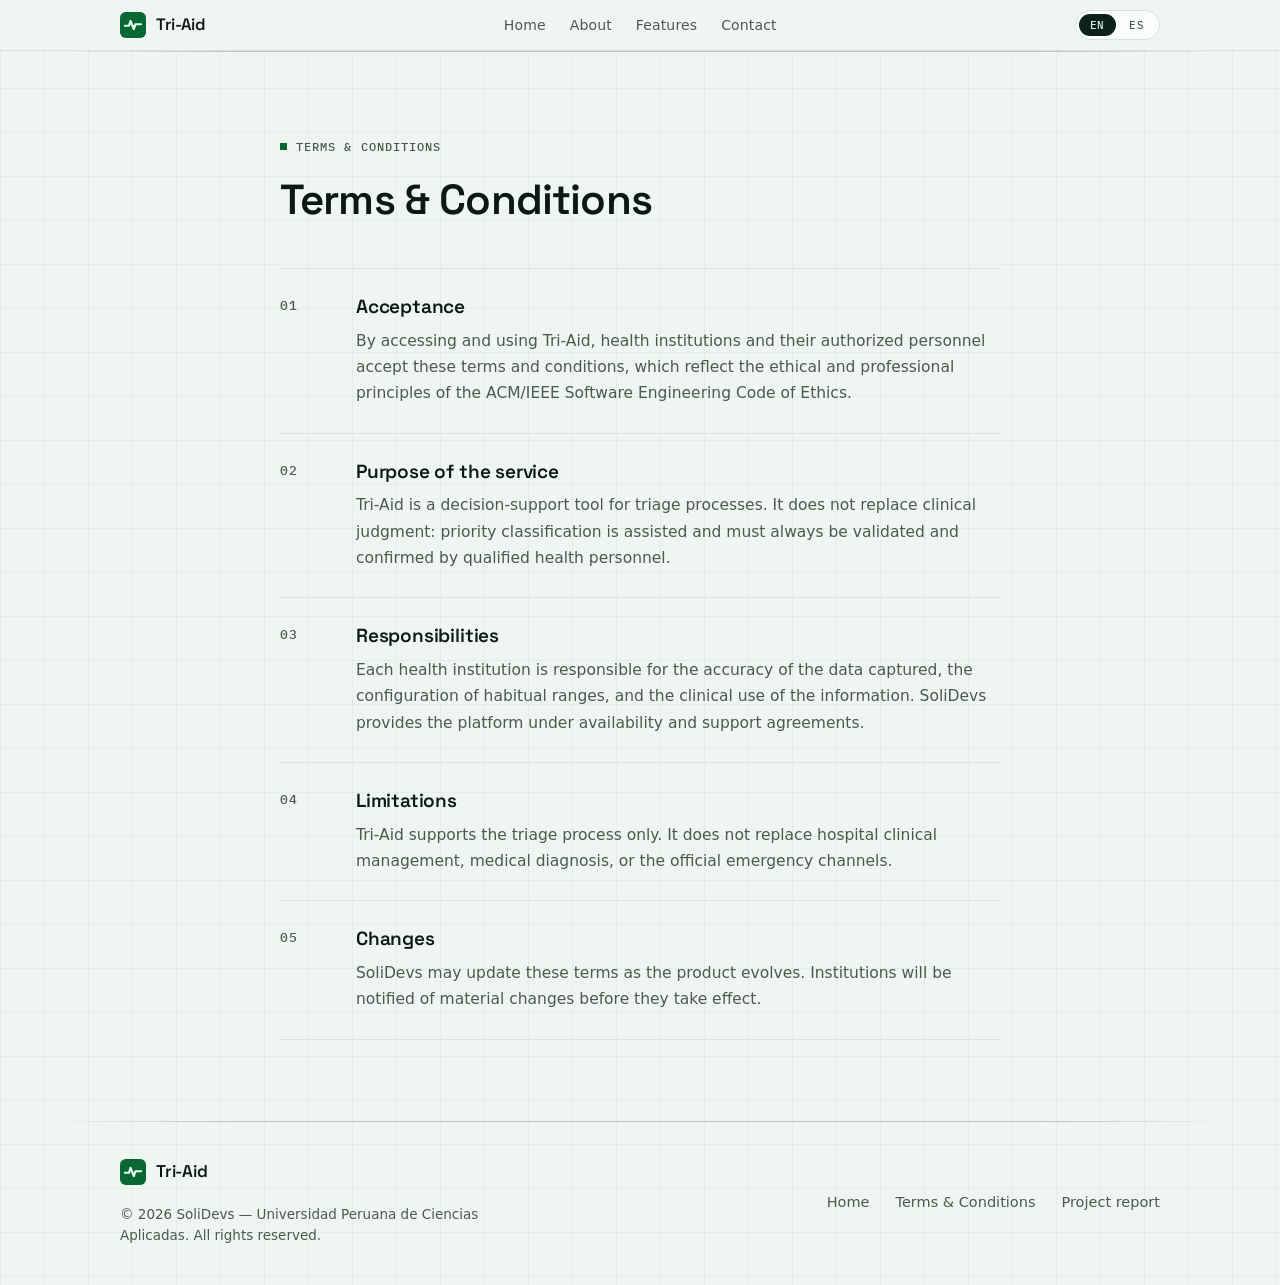
==== terms.html @ 0c08fe53 "feat: tri-aid landing page (personal build)" ====
<!doctype html>
<html lang="en-US">
<head>
  <meta charset="utf-8" />
  <meta name="viewport" content="width=device-width, initial-scale=1" />
  <title>Terms &amp; Conditions — Tri-Aid</title>
  <meta name="description" content="Tri-Aid — terms and conditions of use for health institutions." />
  <link rel="icon" href="data:image/svg+xml,%3Csvg xmlns='http://www.w3.org/2000/svg' viewBox='0 0 32 32'%3E%3Crect width='32' height='32' rx='7' fill='%231d6b4f'/%3E%3Cpath d='M6 17h5l2-6 4 10 2-6h7' stroke='%23eafff3' stroke-width='2.6' fill='none' stroke-linecap='round' stroke-linejoin='round'/%3E%3C/svg%3E" />
  <link rel="preconnect" href="https://fonts.googleapis.com" />
  <link rel="preconnect" href="https://fonts.gstatic.com" crossorigin />
  <link href="https://fonts.googleapis.com/css2?family=Space+Grotesk:wght@500;600;700&family=IBM+Plex+Mono:wght@400;500&display=swap" rel="stylesheet" />
  <link rel="stylesheet" href="css/styles.css" />
</head>
<body id="top">
  <a class="skip-link" href="#main" data-i18n="a11y.skip">Skip to content</a>

  <header class="site-nav" data-od-id="nav">
    <div class="nav-inner">
      <a class="brand" href="index.html" data-od-id="brand" aria-label="Tri-Aid — home">
        <svg class="brand-mark" viewBox="0 0 32 32" aria-hidden="true" focusable="false">
          <rect width="32" height="32" rx="7" class="brand-bg"></rect>
          <path d="M6 17h5l2-6 4 10 2-6h7" class="brand-pulse"></path>
        </svg>
        <span class="brand-name">Tri-Aid</span>
      </a>

      <nav class="nav-links" aria-label="Primary" data-od-id="nav-primary">
        <a href="index.html" data-i18n="nav.home">Home</a>
        <a href="index.html#about" data-i18n="nav.about">About</a>
        <a href="index.html#features" data-i18n="nav.features">Features</a>
        <a href="index.html#contact" data-i18n="nav.contact">Contact</a>
      </nav>

      <div class="nav-actions">
        <div class="lang-toggle" role="group" aria-label="Language / Idioma">
          <button type="button" class="lang-btn" data-lang-btn="en" aria-pressed="true">EN</button>
          <button type="button" class="lang-btn" data-lang-btn="es" aria-pressed="false">ES</button>
        </div>
        <button type="button" class="nav-burger" aria-expanded="false" aria-controls="mobile-panel" data-i18n-aria="nav.menu" aria-label="Open menu">
          <span class="burger-box" aria-hidden="true"></span>
        </button>
      </div>
    </div>

    <div id="mobile-panel" class="mobile-panel">
      <nav class="mobile-links" aria-label="Mobile">
        <a href="index.html" data-i18n="nav.home">Home</a>
        <a href="index.html#about" data-i18n="nav.about">About</a>
        <a href="index.html#features" data-i18n="nav.features">Features</a>
        <a href="index.html#contact" data-i18n="nav.contact">Contact</a>
      </nav>
    </div>
  </header>

  <main id="main">
    <section class="section terms-section" data-od-id="terms">
      <div class="container terms-wrap">
        <div class="section-head">
          <span class="eyebrow"><i class="eyebrow-dot" aria-hidden="true"></i><span data-i18n="footer.terms">Terms &amp; Conditions</span></span>
        </div>
        <h1 class="terms-title" data-i18n="terms.title" data-od-id="terms-title">Terms &amp; Conditions</h1>

        <ol class="terms-list">
          <li class="terms-clause" data-od-id="terms-clause-1">
            <span class="t-index" aria-hidden="true">01</span>
            <div class="t-body">
              <h2 data-i18n="t1.t">Acceptance</h2>
              <p data-i18n="t1.x">By accessing and using Tri-Aid, health institutions and their authorized personnel accept these terms and conditions, which reflect the ethical and professional principles of the ACM/IEEE Software Engineering Code of Ethics.</p>
            </div>
          </li>
          <li class="terms-clause" data-od-id="terms-clause-2">
            <span class="t-index" aria-hidden="true">02</span>
            <div class="t-body">
              <h2 data-i18n="t2.t">Purpose of the service</h2>
              <p data-i18n="t2.x">Tri-Aid is a decision-support tool for triage processes. It does not replace clinical judgment: priority classification is assisted and must always be validated and confirmed by qualified health personnel.</p>
            </div>
          </li>
          <li class="terms-clause" data-od-id="terms-clause-3">
            <span class="t-index" aria-hidden="true">03</span>
            <div class="t-body">
              <h2 data-i18n="t3.t">Responsibilities</h2>
              <p data-i18n="t3.x">Each health institution is responsible for the accuracy of the data captured, the configuration of habitual ranges, and the clinical use of the information. SoliDevs provides the platform under availability and support agreements.</p>
            </div>
          </li>
          <li class="terms-clause" data-od-id="terms-clause-4">
            <span class="t-index" aria-hidden="true">04</span>
            <div class="t-body">
              <h2 data-i18n="t4.t">Limitations</h2>
              <p data-i18n="t4.x">Tri-Aid supports the triage process only. It does not replace hospital clinical management, medical diagnosis, or the official emergency channels.</p>
            </div>
          </li>
          <li class="terms-clause" data-od-id="terms-clause-5">
            <span class="t-index" aria-hidden="true">05</span>
            <div class="t-body">
              <h2 data-i18n="t5.t">Changes</h2>
              <p data-i18n="t5.x">SoliDevs may update these terms as the product evolves. Institutions will be notified of material changes before they take effect.</p>
            </div>
          </li>
        </ol>
      </div>
    </section>
  </main>

  <footer class="site-footer" data-od-id="footer">
    <div class="container footer-grid">
      <div class="footer-brand">
        <span class="footer-mark">
          <svg class="brand-mark" viewBox="0 0 32 32" aria-hidden="true" focusable="false">
            <rect width="32" height="32" rx="7" class="brand-bg"></rect>
            <path d="M6 17h5l2-6 4 10 2-6h7" class="brand-pulse"></path>
          </svg>
          <span class="brand-name">Tri-Aid</span>
        </span>
        <p class="footer-copy" data-i18n="footer.copy">© 2026 SoliDevs — Universidad Peruana de Ciencias Aplicadas. All rights reserved.</p>
      </div>
      <nav class="footer-links" aria-label="Footer" data-od-id="footer-links">
        <a href="index.html" data-i18n="nav.home">Home</a>
        <a href="terms.html" data-i18n="footer.terms">Terms &amp; Conditions</a>
        <a href="#" data-i18n="footer.report">Project report</a>
      </nav>
    </div>
  </footer>

  <script src="js/i18n.js"></script>
  <script src="js/main.js"></script>
</body>
</html>
---- css/styles.css ----
/* ============================================================
   Tri-Aid — Landing AV1 · SoliDevs
   Design system: clinical "monitor paper" surface, deep green
   ink, single ECG-green accent, Space Grotesk / system / Plex Mono.
   ============================================================ */

/* ---------- Tokens ---------- */
:root {
  /* surfaces */
  --bg:            oklch(96.6% 0.009 158);
  --surface:       oklch(99.3% 0.003 158);
  --surface-sunk:  oklch(94.6% 0.012 156);
  --ink-panel:     oklch(23% 0.035 168);

  /* text */
  --fg:            oklch(20% 0.024 160);
  --muted:         oklch(45% 0.022 158);
  --fg-on-dark:    oklch(93% 0.015 155);
  --muted-on-dark: oklch(74% 0.028 155);

  /* lines */
  --border:        oklch(90.5% 0.012 158);
  --border-strong: oklch(81% 0.018 156);
  --hairline-dark: rgba(234, 255, 243, 0.09);
  --line-on-dark:  rgba(234, 255, 243, 0.1);
  --line-on-dark-btn: rgba(234, 255, 243, 0.28);
  /* Single page-wide chart-paper grid (body). One grid, one phase —
     never layer a second same-pitch grid on top of it. */
  --grid-page:     rgba(29, 107, 79, 0.058);
  --pulse-on-ink:  #eafff3;

  /* accent — ECG green */
  --accent:        oklch(72% 0.17 152);   /* trace on dark, fills */
  --accent-ink:    oklch(45% 0.115 152);  /* text-safe / buttons */
  --accent-soft:   oklch(93% 0.045 152);

  /* semantic — triage scale (used sparingly) */
  --info:          oklch(70% 0.11 240);

  /* type */
  --font-display: 'Space Grotesk', 'Avenir Next', -apple-system, BlinkMacSystemFont, 'Segoe UI', system-ui, sans-serif;
  --font-body:    -apple-system, BlinkMacSystemFont, 'SF Pro Text', 'Segoe UI', system-ui, sans-serif;
  --font-mono:    'IBM Plex Mono', ui-monospace, 'SF Mono', Menlo, Consolas, monospace;

  /* motion */
  --ease-out: cubic-bezier(0.23, 1, 0.32, 1);

  /* layout */
  --container: 1120px;
  --nav-h: 50px;
}

/* ---------- Reset-lite ---------- */
*, *::before, *::after { box-sizing: border-box; margin: 0; padding: 0; }

html {
  scroll-behavior: smooth;
  scroll-padding-top: calc(var(--nav-h) + 18px);
}

body {
  font: 400 16.5px/1.62 var(--font-body);
  background-color: var(--bg);
  background-image:
    linear-gradient(to right, var(--grid-page) 1px, transparent 1px),
    linear-gradient(to bottom, var(--grid-page) 1px, transparent 1px);
  background-size: 44px 44px;
  color: var(--fg);
  -webkit-font-smoothing: antialiased;
  -moz-osx-font-smoothing: grayscale;
  text-rendering: optimizeLegibility;
}

body.nav-locked { overflow: hidden; }

img, svg { display: block; max-width: 100%; }
a { color: inherit; text-decoration: none; }
ul, ol { list-style: none; }

::selection { background: var(--accent-soft); color: var(--fg); }

:focus-visible {
  outline: 2px solid var(--accent-ink);
  outline-offset: 3px;
  border-radius: 4px;
}

/* ---------- Utilities ---------- */
.container {
  max-width: var(--container);
  margin-inline: auto;
  padding-inline: clamp(20px, 5vw, 40px);
}

.btn {
  display: inline-flex;
  align-items: center;
  justify-content: center;
  gap: 10px;
  min-height: 50px;
  padding: 0 26px;
  border-radius: 12px;
  border: 1px solid transparent;
  font: 500 16px/1 var(--font-display);
  letter-spacing: 0.01em;
  cursor: pointer;
  transition: transform 200ms var(--ease-out), background-color 200ms var(--ease-out),
              border-color 200ms var(--ease-out), box-shadow 200ms var(--ease-out),
              color 200ms var(--ease-out);
}

.btn-primary {
  background: var(--accent-ink);
  color: #fff;
  box-shadow: 0 1px 2px rgba(16, 46, 36, 0.18);
}
.btn-primary:hover {
  background: oklch(38% 0.105 152);
  transform: translateY(-1px);
  box-shadow: 0 6px 18px rgba(16, 46, 36, 0.16);
}
.btn-primary:active { transform: translateY(0); }

.btn-ghost {
  background: transparent;
  color: var(--fg);
  border-color: var(--border-strong);
}
.btn-ghost:hover {
  background: var(--surface-sunk);
  transform: translateY(-1px);
}

.btn-invert {
  background: transparent;
  color: var(--fg-on-dark);
  border-color: var(--line-on-dark-btn);
  font: 500 15.5px/1 var(--font-mono);
  letter-spacing: 0.02em;
  min-height: 54px;
}
.btn-invert:hover {
  background: var(--fg-on-dark);
  color: var(--ink-panel);
  transform: translateY(-1px);
}

/* ---------- Skip link ---------- */
.skip-link {
  position: fixed;
  top: 10px;
  left: 10px;
  z-index: 200;
  padding: 10px 18px;
  background: var(--ink-panel);
  color: var(--fg-on-dark);
  border-radius: 10px;
  font: 500 14px/1 var(--font-body);
  transform: translateY(-160%);
  transition: transform 140ms var(--ease-out);
}
.skip-link:focus { transform: translateY(0); outline-offset: 2px; }

/* ---------- Nav ---------- */
.site-nav {
  position: sticky;
  top: 0;
  z-index: 100;
  background: rgba(240, 246, 243, 0.9);
  backdrop-filter: blur(12px);
  -webkit-backdrop-filter: blur(12px);
  border-bottom: 1px solid var(--border);
}

.nav-inner {
  max-width: var(--container);
  margin-inline: auto;
  padding-inline: clamp(20px, 5vw, 40px);
  height: var(--nav-h);
  display: flex;
  align-items: center;
  justify-content: space-between;
  gap: 24px;
}

.brand {
  display: inline-flex;
  align-items: center;
  gap: 10px;
  flex-shrink: 0;
}

.brand-mark { width: 26px; height: 26px; }
.brand-bg { fill: var(--accent-ink); }
.brand-pulse {
  fill: none;
  stroke: var(--pulse-on-ink);
  stroke-width: 2.6;
  stroke-linecap: round;
  stroke-linejoin: round;
}
.brand-name {
  font: 600 16.5px/1 var(--font-display);
  letter-spacing: -0.01em;
}

.nav-links {
  display: flex;
  align-items: center;
  gap: 24px;
}
.nav-links a {
  font: 500 14px/1 var(--font-body);
  color: var(--muted);
  letter-spacing: 0.01em;
  transition: color 200ms var(--ease-out);
}
.nav-links a:hover { color: var(--fg); }

.nav-actions {
  display: flex;
  align-items: center;
  gap: 12px;
}

.lang-toggle {
  display: flex;
  align-items: center;
  gap: 2px;
  padding: 3px;
  border: 1px solid var(--border);
  border-radius: 999px;
  background: var(--surface);
}
.lang-btn {
  appearance: none;
  border: 0;
  background: transparent;
  color: var(--muted);
  font: 500 10.5px/1 var(--font-mono);
  letter-spacing: 0.08em;
  text-transform: uppercase;
  padding: 6px 11px;
  border-radius: 999px;
  cursor: pointer;
  transition: background-color 200ms var(--ease-out), color 200ms var(--ease-out);
}
.lang-btn:hover { color: var(--fg); }
.lang-btn.is-active {
  background: var(--ink-panel);
  color: var(--fg-on-dark);
}

.nav-burger {
  display: none;
  appearance: none;
  border: 1px solid var(--border);
  background: var(--surface);
  border-radius: 10px;
  width: 38px;
  height: 38px;
  cursor: pointer;
  position: relative;
}
.nav-burger::after {
  content: "";
  position: absolute;
  inset: -6px;
}
.burger-box, .burger-box::before, .burger-box::after {
  content: "";
  position: absolute;
  left: 50%;
  width: 18px;
  height: 1.8px;
  background: var(--fg);
  border-radius: 2px;
  transform: translateX(-50%);
  transition: transform 200ms var(--ease-out), opacity 140ms var(--ease-out), top 200ms var(--ease-out);
}
.burger-box { top: 50%; margin-top: -0.9px; }
.burger-box::before { top: -6px; }
.burger-box::after { top: 6px; }
.nav-burger.is-open .burger-box { background: transparent; }
.nav-burger.is-open .burger-box::before { top: 0; transform: translateX(-50%) rotate(45deg); }
.nav-burger.is-open .burger-box::after { top: 0; transform: translateX(-50%) rotate(-45deg); }

.mobile-panel {
  display: none;
  visibility: hidden;
  opacity: 0;
  transform: translateY(-8px);
  transition: opacity 140ms var(--ease-out), transform 140ms var(--ease-out), visibility 140ms;
  border-bottom: 1px solid var(--border);
  background: var(--surface);
}
.mobile-panel.is-open { visibility: visible; opacity: 1; transform: none; }
.mobile-links { display: grid; }
.mobile-links a {
  padding: 13px clamp(20px, 5vw, 40px);
  font: 500 15.5px/1 var(--font-body);
  color: var(--fg);
  border-top: 1px solid var(--border);
}
.mobile-links a:hover { background: var(--surface-sunk); }

/* ---------- Hero ---------- */
.hero {
  position: relative;
  overflow: hidden;
  padding-block: clamp(56px, 9vh, 96px) clamp(52px, 7vh, 84px);
}

/* Hero paper grid: intentionally NOT re-declared here. The body already
   paints the single 44px chart-paper grid; a second same-pitch layer from
   the hero's own origin sat ~6px out of phase (sticky-nav offset) and drew
   every vertical line twice — the "double-lined squares" artifact. */

.hero-grid {
  position: relative;
  display: grid;
  grid-template-columns: 1.04fr 0.96fr;
  align-items: center;
  gap: clamp(40px, 6vw, 72px);
}

.hero-title {
  font: 600 clamp(38px, 5vw, 61px)/1.06 var(--font-display);
  letter-spacing: -0.022em;
  text-wrap: balance;
  max-width: 18ch;
}

.hero-text {
  margin-top: 22px;
  font-size: clamp(16px, 1.5vw, 17.5px);
  line-height: 1.66;
  color: var(--muted);
  max-width: 54ch;
}

.hero-ctas {
  margin-top: 34px;
  display: flex;
  flex-wrap: wrap;
  gap: 14px;
}

/* ---------- Hero heartbeat ----------
   One green heart beating over the chart paper — the product promise
   in a single image: the pulse, alive and watched. Pure CSS motion
   (an icon animation, not a data stream): a lub-dub squeeze at ~64 bpm,
   a glow that breathes with it, and a ripple ring on each thump. */
.heartbeat {
  display: grid;
  place-items: center;
  min-height: 372px;
}
.heart-wrap {
  position: relative;
  width: clamp(190px, 19vw, 262px);
  aspect-ratio: 1;
  display: grid;
  place-items: center;
}

/* — the heart — */
.heart-shape {
  width: 84%;
  height: auto;
  overflow: visible;
  transform-origin: 50% 46%;
  animation: heart-beat 0.94s infinite;
  filter: drop-shadow(0 16px 26px color-mix(in oklab, var(--accent-ink) 38%, transparent));
}
.heart-grad-a { stop-color: var(--accent); }
.heart-grad-b { stop-color: var(--accent-ink); }

/* — the glow breathing behind it — */
.heart-glow {
  position: absolute;
  inset: -16%;
  border-radius: 50%;
  opacity: 0.5;
  background: radial-gradient(
    circle,
    color-mix(in oklab, var(--accent) 24%, transparent) 0%,
    color-mix(in oklab, var(--accent) 10%, transparent) 46%,
    transparent 72%
  );
  animation: heart-glow 0.94s infinite;
}

/* — a ripple on each thump — */
.heart-ring {
  position: absolute;
  inset: 2%;
  border-radius: 50%;
  border: 1.5px solid color-mix(in oklab, var(--accent) 55%, transparent);
  opacity: 0;
  animation: heart-ripple 0.94s infinite;
}
.ring-b { animation-delay: 0.28s; }

/* lub-dub: two squeezes per cycle, like a real heartbeat (~64 bpm) */
@keyframes heart-beat {
  0%        { transform: scale(1); }
  10%, 12%  { transform: scale(1.13); }
  22%       { transform: scale(1.01); }
  32%, 34%  { transform: scale(1.09); }
  46%, 100% { transform: scale(1); }
}
@keyframes heart-glow {
  0%        { opacity: 0.4; transform: scale(1); }
  10%, 12%  { opacity: 0.75; transform: scale(1.05); }
  32%, 34%  { opacity: 0.6; transform: scale(1.03); }
  46%, 100% { opacity: 0.4; transform: scale(1); }
}
@keyframes heart-ripple {
  0%, 9%    { transform: scale(1); opacity: 0; }
  12%       { opacity: 0.5; }
  58%, 100% { transform: scale(1.5); opacity: 0; }
}

/* ---------- Section shell ---------- */
.section {
  padding-block: clamp(72px, 11vh, 118px);
  position: relative;
}

/* ---------- Section dividers ----------
   A single fading hairline at each section boundary — quiet, no motif.
   The old tick ruler and the PQRST rhythm strip are both gone. */
.section::before,
.site-footer::before {
  content: "";
  position: absolute;
  top: 0;
  left: clamp(20px, 4vw, 44px);
  right: clamp(20px, 4vw, 44px);
  height: 1px;
  background: linear-gradient(90deg,
    transparent,
    var(--border-strong) 16%,
    var(--border-strong) 84%,
    transparent);
}

.section-dark::before {
  background: linear-gradient(90deg,
    transparent,
    var(--hairline-dark) 16%,
    var(--hairline-dark) 84%,
    transparent);
}

.section-sunk {
  background: var(--surface-sunk);
}

.section-dark {
  background: var(--ink-panel);
  color: var(--fg-on-dark);
}

.section-head { margin-bottom: 18px; }

.eyebrow {
  display: inline-flex;
  align-items: center;
  gap: 9px;
  font: 500 12px/1 var(--font-mono);
  letter-spacing: 0.09em;
  text-transform: uppercase;
  color: var(--muted);
}
.eyebrow-dark { color: var(--muted-on-dark); }
.eyebrow-dot {
  width: 7px;
  height: 7px;
  background: var(--accent-ink);
  flex-shrink: 0;
}
.eyebrow-dark .eyebrow-dot { background: var(--accent); }

.section-title {
  font: 600 clamp(27px, 3.4vw, 40px)/1.14 var(--font-display);
  letter-spacing: -0.018em;
  text-wrap: balance;
  max-width: 24ch;
}

/* ---------- About ---------- */
.about-cols {
  margin-top: clamp(28px, 4vh, 44px);
  display: grid;
  grid-template-columns: 1fr 1fr;
  gap: clamp(28px, 4vw, 56px);
  max-width: 940px;
}

.about-cols p {
  font-size: 16.5px;
  line-height: 1.72;
  color: var(--muted);
}
.about-cols p + p, .about-cols p:last-child {
  padding-left: clamp(28px, 4vw, 56px);
  border-left: 1px solid var(--border-strong);
  color: var(--fg);
}

/* ---------- Features ---------- */
.feature-grid {
  margin-top: clamp(34px, 5vh, 54px);
  display: grid;
  grid-template-columns: repeat(6, 1fr);
  gap: 14px;
}

.feature-card {
  grid-column: span 2;
  background: var(--surface);
  border: 1px solid var(--border);
  border-radius: 15px;
  padding: 26px 24px 24px;
  display: grid;
  gap: 12px;
  align-content: start;
  transition: transform 200ms var(--ease-out), border-color 200ms var(--ease-out),
              box-shadow 200ms var(--ease-out);
}
.feature-card:nth-child(4),
.feature-card:nth-child(5) { grid-column: span 3; }

.feature-card:hover {
  transform: translateY(-3px);
  border-color: var(--border-strong);
  box-shadow: 0 14px 34px -18px rgba(16, 46, 36, 0.22);
}

.f-index {
  font: 500 12px/1 var(--font-mono);
  letter-spacing: 0.08em;
  color: var(--muted);
}

.f-icon {
  width: 27px;
  height: 27px;
  color: var(--fg);
}

.feature-card h3 {
  font: 600 18.5px/1.25 var(--font-display);
  letter-spacing: -0.01em;
}

.feature-card p {
  font-size: 15.5px;
  line-height: 1.62;
  color: var(--muted);
}

/* stagger for reveal */
.feature-card:nth-child(2) { transition-delay: 60ms; }
.feature-card:nth-child(3) { transition-delay: 120ms; }
.feature-card:nth-child(4) { transition-delay: 80ms; }
.feature-card:nth-child(5) { transition-delay: 140ms; }

/* ---------- Contact ---------- */
.contact-wrap {
  display: grid;
  justify-items: start;
  gap: 18px;
}

.contact-wrap .section-title { color: var(--fg-on-dark); max-width: 20ch; }

.contact-text {
  color: var(--muted-on-dark);
  font-size: 17px;
  line-height: 1.66;
  max-width: 52ch;
}

.contact-wrap .btn-invert { margin-top: 10px; }

/* ---------- Footer ---------- */
.site-footer {
  position: relative;
  padding-block: 38px;
}

.footer-grid {
  display: flex;
  align-items: center;
  justify-content: space-between;
  gap: 28px;
  flex-wrap: wrap;
}

.footer-mark {
  display: inline-flex;
  align-items: center;
  gap: 10px;
}
.footer-mark .brand-mark { width: 26px; height: 26px; }
.footer-mark .brand-name { font-size: 17px; }

.footer-copy {
  margin-top: 10px;
  font-size: 13.5px;
  color: var(--muted);
  max-width: 46ch;
}

.footer-links {
  display: flex;
  align-items: center;
  gap: 26px;
  flex-wrap: wrap;
}
.footer-links a {
  font-size: 14.5px;
  color: var(--muted);
  text-decoration: underline;
  text-decoration-color: transparent;
  text-underline-offset: 4px;
  transition: color 200ms var(--ease-out), text-decoration-color 200ms var(--ease-out);
}
.footer-links a:hover {
  color: var(--fg);
  text-decoration-color: var(--border-strong);
}

/* ---------- Terms ---------- */
.terms-section { padding-block: clamp(56px, 9vh, 96px); }

.terms-wrap { max-width: 800px; }

.terms-title {
  font: 600 clamp(30px, 4vw, 42px)/1.1 var(--font-display);
  letter-spacing: -0.02em;
}

.terms-list { margin-top: clamp(30px, 5vh, 48px); }

.terms-clause {
  display: grid;
  grid-template-columns: 58px 1fr;
  gap: 6px 18px;
  padding-block: 26px;
  border-top: 1px solid var(--border);
}
.terms-clause:last-child { border-bottom: 1px solid var(--border); }

.t-index {
  font: 500 13px/1.7 var(--font-mono);
  letter-spacing: 0.08em;
  color: var(--muted);
}

.terms-clause h2 {
  font: 600 19px/1.3 var(--font-display);
  letter-spacing: -0.01em;
  margin-bottom: 8px;
}

.terms-clause p {
  font-size: 15.5px;
  line-height: 1.7;
  color: var(--muted);
  max-width: 64ch;
}

/* ---------- Reveal ---------- */
.reveal {
  opacity: 0;
  transform: translateY(14px);
  transition: opacity 420ms var(--ease-out), transform 420ms var(--ease-out);
}
.reveal.in { opacity: 1; transform: none; }

/* ---------- Responsive ---------- */
@media (max-width: 1024px) {
  .hero-grid { grid-template-columns: 1fr; gap: 48px; }
  .hero-title { max-width: 18ch; }
}

@media (max-width: 900px) {
  .nav-links { display: none; }
  .nav-burger { display: block; }
  .mobile-panel { display: block; }

  .feature-card,
  .feature-card:nth-child(4),
  .feature-card:nth-child(5) { grid-column: span 3; }

  .about-cols { grid-template-columns: 1fr; }
  .about-cols p + p,
  .about-cols p:last-child {
    padding-left: 0;
    border-left: 0;
    border-top: 1px solid var(--border-strong);
    padding-top: 26px;
  }

}

@media (max-width: 640px) {
  .hero { padding-top: 40px; }
  .hero-ctas { flex-direction: column; align-items: stretch; }
  .hero-ctas .btn { width: 100%; }

  .heartbeat { min-height: 300px; }
  .heart-wrap { width: clamp(168px, 52vw, 220px); }

  .feature-card,
  .feature-card:nth-child(4),
  .feature-card:nth-child(5) { grid-column: span 6; }

  .terms-clause { grid-template-columns: 1fr; gap: 4px; }

  .footer-grid { flex-direction: column; align-items: flex-start; }

}

/* ---------- Reduced motion ---------- */
@media (prefers-reduced-motion: reduce) {
  html { scroll-behavior: auto; }
  .reveal { opacity: 1; transform: none; transition: none; }
  .heart-shape, .heart-glow, .heart-ring { animation: none; }
  .btn, .feature-card, .nav-links a, .footer-links a { transition: none; }
}
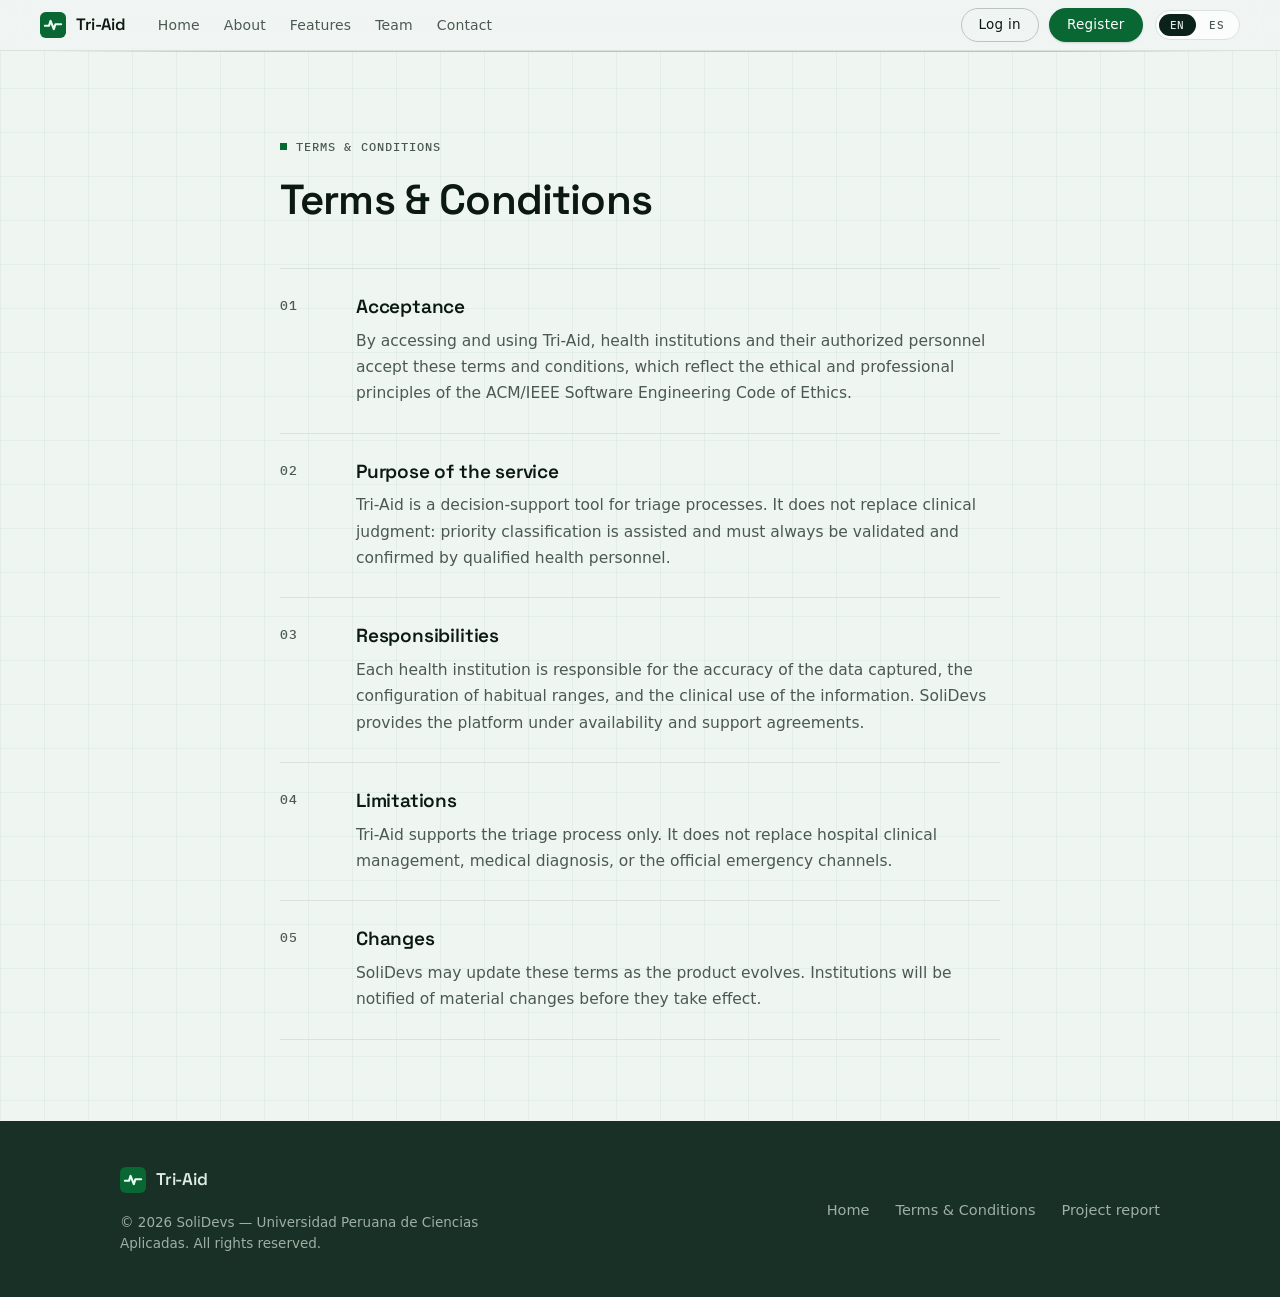
==== commit 7af82f87: "feat: update landing — final edits (dark footer, layout)" ====
--- a/terms.html
+++ b/terms.html
@@ -28,10 +28,15 @@
         <a href="index.html" data-i18n="nav.home">Home</a>
         <a href="index.html#about" data-i18n="nav.about">About</a>
         <a href="index.html#features" data-i18n="nav.features">Features</a>
+        <a href="index.html#team" data-i18n="nav.team">Team</a>
         <a href="index.html#contact" data-i18n="nav.contact">Contact</a>
       </nav>
 
       <div class="nav-actions">
+        <div class="nav-auth">
+          <a class="btn-nav btn-login" href="index.html#contact" data-i18n="auth.login">Log in</a>
+          <a class="btn-nav btn-register" href="index.html#contact" data-i18n="auth.register">Register</a>
+        </div>
         <div class="lang-toggle" role="group" aria-label="Language / Idioma">
           <button type="button" class="lang-btn" data-lang-btn="en" aria-pressed="true">EN</button>
           <button type="button" class="lang-btn" data-lang-btn="es" aria-pressed="false">ES</button>
@@ -47,7 +52,12 @@
         <a href="index.html" data-i18n="nav.home">Home</a>
         <a href="index.html#about" data-i18n="nav.about">About</a>
         <a href="index.html#features" data-i18n="nav.features">Features</a>
+        <a href="index.html#team" data-i18n="nav.team">Team</a>
         <a href="index.html#contact" data-i18n="nav.contact">Contact</a>
+        <div class="mobile-auth">
+          <a class="mobile-login" href="index.html#contact" data-i18n="auth.login">Log in</a>
+          <a class="mobile-register" href="index.html#contact" data-i18n="auth.register">Register</a>
+        </div>
       </nav>
     </div>
   </header>
--- a/css/styles.css
+++ b/css/styles.css
@@ -11,6 +11,7 @@
   --surface:       oklch(99.3% 0.003 158);
   --surface-sunk:  oklch(94.6% 0.012 156);
   --ink-panel:     oklch(23% 0.035 168);
+  --ink-deep:      oklch(28.5% 0.034 165);
 
   /* text */
   --fg:            oklch(20% 0.024 160);
@@ -21,8 +22,6 @@
   /* lines */
   --border:        oklch(90.5% 0.012 158);
   --border-strong: oklch(81% 0.018 156);
-  --hairline-dark: rgba(234, 255, 243, 0.09);
-  --line-on-dark:  rgba(234, 255, 243, 0.1);
   --line-on-dark-btn: rgba(234, 255, 243, 0.28);
   /* Single page-wide chart-paper grid (body). One grid, one phase —
      never layer a second same-pitch grid on top of it. */
@@ -128,20 +127,6 @@
 }
 .btn-ghost:hover {
   background: var(--surface-sunk);
-  transform: translateY(-1px);
-}
-
-.btn-invert {
-  background: transparent;
-  color: var(--fg-on-dark);
-  border-color: var(--line-on-dark-btn);
-  font: 500 15.5px/1 var(--font-mono);
-  letter-spacing: 0.02em;
-  min-height: 54px;
-}
-.btn-invert:hover {
-  background: var(--fg-on-dark);
-  color: var(--ink-panel);
   transform: translateY(-1px);
 }
 
@@ -173,14 +158,12 @@
 }
 
 .nav-inner {
-  max-width: var(--container);
-  margin-inline: auto;
   padding-inline: clamp(20px, 5vw, 40px);
   height: var(--nav-h);
   display: flex;
   align-items: center;
-  justify-content: space-between;
-  gap: 24px;
+  justify-content: flex-start;
+  gap: 32px;
 }
 
 .brand {
@@ -221,6 +204,7 @@
   display: flex;
   align-items: center;
   gap: 12px;
+  margin-left: auto;
 }
 
 .lang-toggle {
@@ -249,6 +233,77 @@
 .lang-btn.is-active {
   background: var(--ink-panel);
   color: var(--fg-on-dark);
+}
+
+/* Auth buttons — compact pills sized for the 50px bar */
+.nav-auth {
+  display: flex;
+  align-items: center;
+  gap: 10px;
+}
+.btn-nav {
+  display: inline-flex;
+  align-items: center;
+  justify-content: center;
+  height: 34px;
+  padding: 0 17px;
+  border-radius: 999px;
+  font: 510 13.5px/1 var(--font-body);
+  letter-spacing: 0.02em;
+  cursor: pointer;
+  transition: background-color 200ms var(--ease-out), border-color 200ms var(--ease-out),
+              color 200ms var(--ease-out), transform 200ms var(--ease-out),
+              box-shadow 200ms var(--ease-out);
+}
+.btn-login {
+  background: transparent;
+  color: var(--fg);
+  border: 1px solid var(--border-strong);
+}
+.btn-login:hover {
+  border-color: var(--accent-ink);
+  color: var(--accent-ink);
+  background: var(--accent-soft);
+}
+.btn-register {
+  background: var(--accent-ink);
+  color: #fff;
+  border: 1px solid transparent;
+  box-shadow: 0 1px 2px rgba(16, 46, 36, 0.18);
+}
+.btn-register:hover {
+  background: oklch(38% 0.105 152);
+  transform: translateY(-1px);
+  box-shadow: 0 6px 18px rgba(16, 46, 36, 0.16);
+}
+.btn-register:active { transform: translateY(0); }
+
+/* Auth buttons inside the mobile panel */
+.mobile-auth {
+  display: flex;
+  gap: 10px;
+  margin-top: 14px;
+  padding: 14px clamp(20px, 5vw, 40px) 16px;
+  border-top: 1px solid var(--border);
+}
+.mobile-auth a {
+  flex: 1;
+  display: inline-flex;
+  align-items: center;
+  justify-content: center;
+  height: 46px;
+  border-radius: 12px;
+  font: 510 14px/1 var(--font-body);
+  letter-spacing: 0.02em;
+  cursor: pointer;
+}
+.mobile-auth .mobile-login {
+  border: 1px solid var(--border-strong);
+  color: var(--fg);
+}
+.mobile-auth .mobile-register {
+  background: var(--accent-ink);
+  color: #fff;
 }
 
 .nav-burger {
@@ -354,11 +409,11 @@
 .heartbeat {
   display: grid;
   place-items: center;
-  min-height: 372px;
+  min-height: 430px;
 }
 .heart-wrap {
   position: relative;
-  width: clamp(190px, 19vw, 262px);
+  width: clamp(232px, 23vw, 320px);
   aspect-ratio: 1;
   display: grid;
   place-items: center;
@@ -431,8 +486,7 @@
 /* ---------- Section dividers ----------
    A single fading hairline at each section boundary — quiet, no motif.
    The old tick ruler and the PQRST rhythm strip are both gone. */
-.section::before,
-.site-footer::before {
+.section::before {
   content: "";
   position: absolute;
   top: 0;
@@ -446,22 +500,11 @@
     transparent);
 }
 
-.section-dark::before {
-  background: linear-gradient(90deg,
-    transparent,
-    var(--hairline-dark) 16%,
-    var(--hairline-dark) 84%,
-    transparent);
-}
 
 .section-sunk {
   background: var(--surface-sunk);
 }
 
-.section-dark {
-  background: var(--ink-panel);
-  color: var(--fg-on-dark);
-}
 
 .section-head { margin-bottom: 18px; }
 
@@ -474,14 +517,12 @@
   text-transform: uppercase;
   color: var(--muted);
 }
-.eyebrow-dark { color: var(--muted-on-dark); }
 .eyebrow-dot {
   width: 7px;
   height: 7px;
   background: var(--accent-ink);
   flex-shrink: 0;
 }
-.eyebrow-dark .eyebrow-dot { background: var(--accent); }
 
 .section-title {
   font: 600 clamp(27px, 3.4vw, 40px)/1.14 var(--font-display);
@@ -568,6 +609,45 @@
 .feature-card:nth-child(4) { transition-delay: 80ms; }
 .feature-card:nth-child(5) { transition-delay: 140ms; }
 
+/* ---------- Team ---------- */
+.team-grid {
+  list-style: none;
+  display: grid;
+  grid-template-columns: repeat(5, 1fr);
+  gap: 14px;
+  margin-top: 36px;
+}
+.member-card {
+  background: var(--surface);
+  border: 1px solid var(--border);
+  border-radius: 15px;
+  padding: 22px 18px 20px;
+  display: grid;
+  gap: 9px;
+  justify-items: start;
+  align-content: start;
+}
+.member-avatar {
+  display: grid;
+  place-items: center;
+  width: 44px;
+  height: 44px;
+  border-radius: 12px;
+  background: var(--accent-soft);
+  color: var(--accent-ink);
+  font: 500 13.5px/1 var(--font-mono);
+  letter-spacing: 0.05em;
+  margin-bottom: 4px;
+}
+.member-card h3 {
+  font: 600 15.5px/1.3 var(--font-display);
+  letter-spacing: -0.005em;
+}
+.member-card:nth-child(2) { transition-delay: 60ms; }
+.member-card:nth-child(3) { transition-delay: 120ms; }
+.member-card:nth-child(4) { transition-delay: 180ms; }
+.member-card:nth-child(5) { transition-delay: 240ms; }
+
 /* ---------- Contact ---------- */
 .contact-wrap {
   display: grid;
@@ -575,21 +655,24 @@
   gap: 18px;
 }
 
-.contact-wrap .section-title { color: var(--fg-on-dark); max-width: 20ch; }
+.contact-wrap .section-title { max-width: 20ch; }
 
 .contact-text {
-  color: var(--muted-on-dark);
+  color: var(--muted);
   font-size: 17px;
   line-height: 1.66;
   max-width: 52ch;
 }
 
-.contact-wrap .btn-invert { margin-top: 10px; }
-
-/* ---------- Footer ---------- */
+.contact-wrap .btn-primary { margin-top: 10px; }
+
+/* ---------- Footer (deepest ink layer — the instrument base) ----------
+   The only dark slab at the end of the page: every section above it is
+   paper, so the light→ink seam IS the divider. */
 .site-footer {
-  position: relative;
-  padding-block: 38px;
+  padding-block: 46px 42px;
+  background: var(--ink-deep);
+  color: var(--fg-on-dark);
 }
 
 .footer-grid {
@@ -611,8 +694,20 @@
 .footer-copy {
   margin-top: 10px;
   font-size: 13.5px;
-  color: var(--muted);
+  color: var(--muted-on-dark);
   max-width: 46ch;
+}
+
+.site-footer .brand-name {
+  color: var(--fg-on-dark);
+}
+
+.site-footer .brand-bg {
+  fill: var(--accent-ink);
+}
+
+.site-footer .brand-pulse {
+  stroke: var(--pulse-on-ink);
 }
 
 .footer-links {
@@ -623,15 +718,15 @@
 }
 .footer-links a {
   font-size: 14.5px;
-  color: var(--muted);
+  color: var(--muted-on-dark);
   text-decoration: underline;
   text-decoration-color: transparent;
   text-underline-offset: 4px;
   transition: color 200ms var(--ease-out), text-decoration-color 200ms var(--ease-out);
 }
 .footer-links a:hover {
-  color: var(--fg);
-  text-decoration-color: var(--border-strong);
+  color: var(--fg-on-dark);
+  text-decoration-color: var(--line-on-dark-btn);
 }
 
 /* ---------- Terms ---------- */
@@ -683,15 +778,29 @@
 .reveal.in { opacity: 1; transform: none; }
 
 /* ---------- Responsive ---------- */
+/* Tablet (641–1024px): el hero mantiene 2 columnas — el corazón queda a la
+   derecha del copy. El colapso a 1 columna pasa recién en móvil (≤640px). */
 @media (max-width: 1024px) {
-  .hero-grid { grid-template-columns: 1fr; gap: 48px; }
-  .hero-title { max-width: 18ch; }
+  .hero-grid { gap: clamp(32px, 5vw, 56px); }
+  .heartbeat { min-height: 390px; }
 }
 
 @media (max-width: 900px) {
   .nav-links { display: none; }
   .nav-burger { display: block; }
-  .mobile-panel { display: block; }
+  /* Dropdown: absoluto bajo la barra para que cerrado no ocupe layout
+     (antes sumaba ~290px fantasma y el nav medía 340px en tablet/móvil). */
+  .mobile-panel {
+    display: block;
+    position: absolute;
+    top: 100%;
+    left: 0;
+    right: 0;
+    max-height: calc(100dvh - var(--nav-h));
+    overflow: auto;
+    box-shadow: 0 18px 40px color-mix(in oklab, var(--fg) 14%, transparent);
+  }
+  .team-grid { grid-template-columns: repeat(3, 1fr); }
 
   .feature-card,
   .feature-card:nth-child(4),
@@ -710,11 +819,18 @@
 
 @media (max-width: 640px) {
   .hero { padding-top: 40px; }
+  .hero-grid { grid-template-columns: 1fr; gap: 44px; }
+  .hero-title { max-width: 18ch; }
   .hero-ctas { flex-direction: column; align-items: stretch; }
   .hero-ctas .btn { width: 100%; }
 
-  .heartbeat { min-height: 300px; }
-  .heart-wrap { width: clamp(168px, 52vw, 220px); }
+  .nav-inner { gap: 14px; }
+  .nav-auth .btn-login { display: none; }
+  .btn-register { padding: 0 14px; }
+  .team-grid { grid-template-columns: repeat(2, 1fr); }
+
+  .heartbeat { min-height: 350px; }
+  .heart-wrap { width: clamp(200px, 56vw, 260px); }
 
   .feature-card,
   .feature-card:nth-child(4),
@@ -731,5 +847,5 @@
   html { scroll-behavior: auto; }
   .reveal { opacity: 1; transform: none; transition: none; }
   .heart-shape, .heart-glow, .heart-ring { animation: none; }
-  .btn, .feature-card, .nav-links a, .footer-links a { transition: none; }
-}
+  .btn, .feature-card, .member-card, .btn-nav, .mobile-auth a, .nav-links a, .footer-links a { transition: none; }
+}
